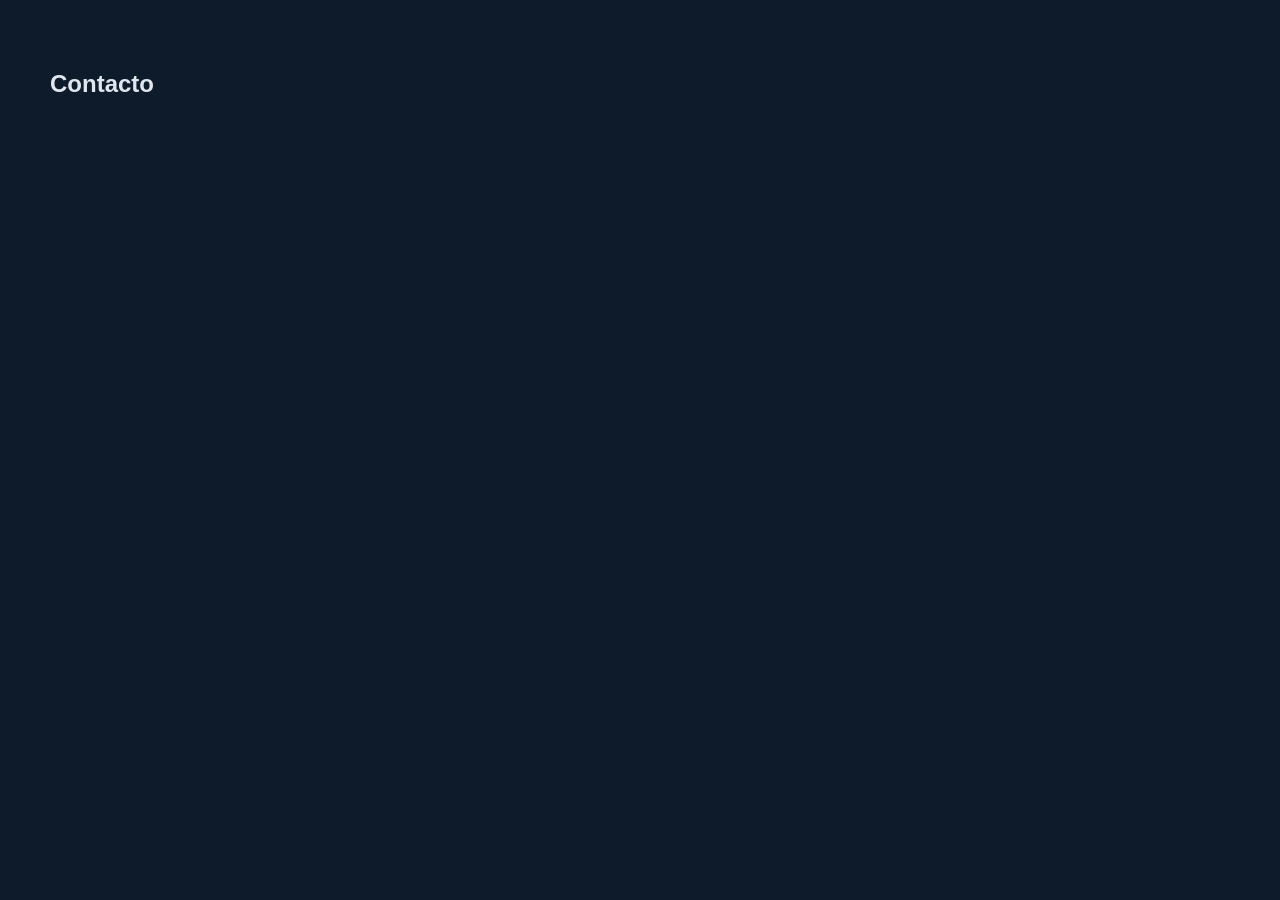
==== contacto.html @ 0b31d38c "feat: initial project setup with branding assets and pages" ====
<!DOCTYPE html>
<html>
<head>
  <link rel="stylesheet" href="styles.css">
</head>
<body>

<section style="padding:50px;">
  <h1>Contacto</h1>

  <form class="fade-in" style="max-width:400px;">
    <input placeholder="Nombre" style="width:100%;margin:10px 0;padding:10px;background:#1B4F72;color:white;border:none;">
    <input placeholder="Correo" style="width:100%;margin:10px 0;padding:10px;background:#1B4F72;color:white;border:none;">
    <textarea placeholder="Mensaje" style="width:100%;margin:10px 0;padding:10px;background:#1B4F72;color:white;border:none;"></textarea>
    <button class="btn">Enviar</button>
  </form>

</section>

<script src="script.js"></script>
</body>
</html>
---- styles.css ----
/* Reset básico */
body {
  margin: 0;
  font-family: Arial, sans-serif;
  background-color: #0D1B2A;
  color: #E0E6ED;
}

/* Navbar */
header {
  background: #0D1B2A;
  border-bottom: 1px solid #1B4F72;
}

/* Links */
a {
  color: #2E86C1;
  text-decoration: none;
}

/* Botones */
.btn {
  background: #2E86C1;
  color: white;
  padding: 12px 20px;
  border-radius: 8px;
  display: inline-block;
  transition: 0.3s;
}

.btn:hover {
  background: #1B4F72;
}

/* Cards */
.card {
  background: #1B4F72;
  padding: 20px;
  border-radius: 12px;
  transition: 0.3s;
}

.card:hover {
  transform: translateY(-5px);
}

/* Animación */
.fade-in {
  opacity: 0;
  transform: translateY(20px);
  transition: 0.8s;
}

.fade-in.visible {
  opacity: 1;
  transform: translateY(0);
}

/* Carrusel */
.carousel {
  position: relative;
  max-width: 500px;
  margin: auto;
}

.arrow {
  position: absolute;
  top: 50%;
  transform: translateY(-50%);
  background: #1B4F72;
  border: none;
  color: white;
  padding: 10px;
  cursor: pointer;
}

.left { left: -50px; }
.right { right: -50px; }
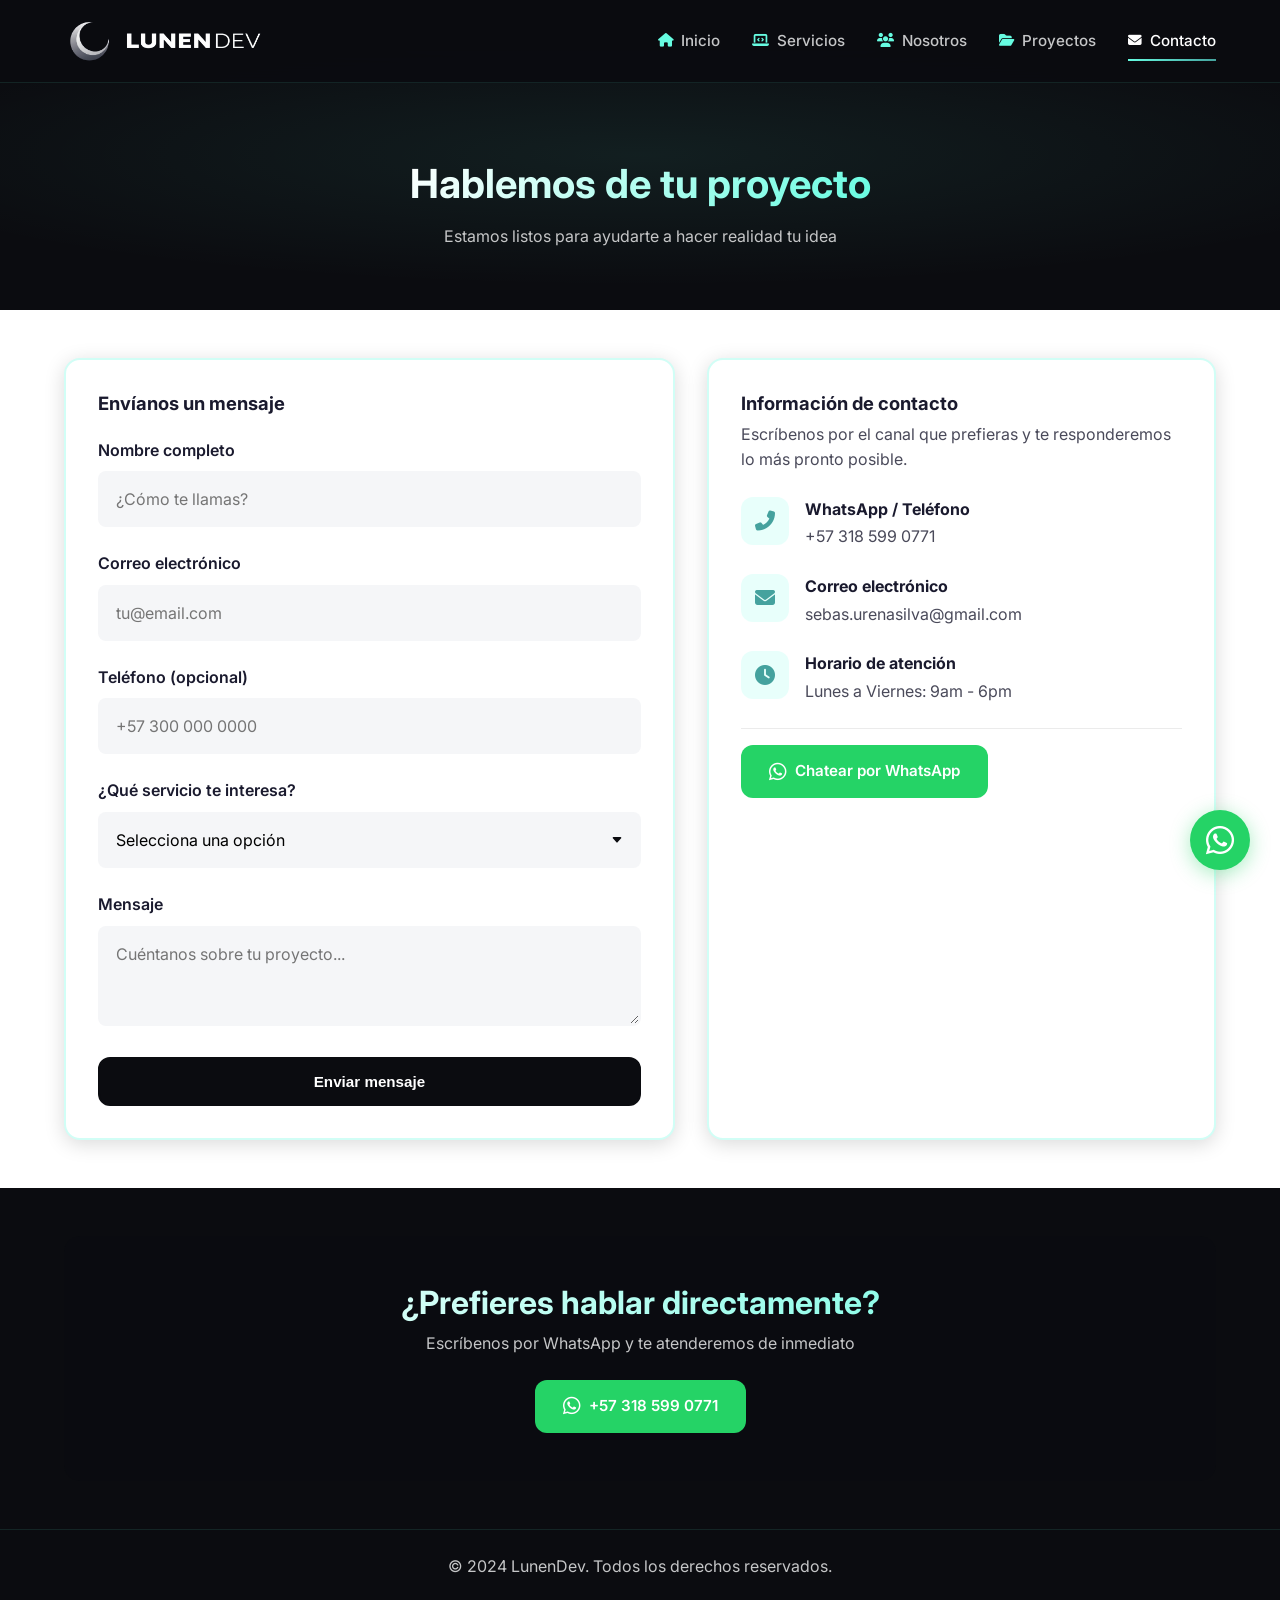
==== commit 5ee62aab: "feat: complete LunenDev website redesign with modern UI, branding, and contact form" ====
--- a/contacto.html
+++ b/contacto.html
@@ -1,22 +1,152 @@
 <!DOCTYPE html>
-<html>
+<html lang="es">
 <head>
+  <meta charset="UTF-8">
+  <meta name="viewport" content="width=device-width, initial-scale=1.0">
+  <title>Contacto - LunenDev</title>
+  <link rel="icon" href="data:image/svg+xml,<svg xmlns='http://www.w3.org/2000/svg' viewBox='0 0 100 100'><path fill='%2366FCE1' d='M50 10C30 10 15 30 15 50s15 40 35 40c10 0 19-4 26-11-4 2-9 3-14 3C32 82 15 65 15 45S32 8 62 8c7 0 14 1 20 4-5-3-12-5-19-5-15 0-27 12-27 27 0 6 2 12 5 17-4-6-6-13-6-21 0-20 16-36 36-36s36 16 36 36-16 36-36 36c-2 0-4 0-6-1 3 1 7 1 10 1 20 0 36-16 36-36S70 10 50 10z'/></svg>" type="image/svg+xml">
   <link rel="stylesheet" href="styles.css">
+  <link rel="stylesheet" href="https://cdnjs.cloudflare.com/ajax/libs/font-awesome/6.5.1/css/all.min.css">
 </head>
 <body>
 
-<section style="padding:50px;">
-  <h1>Contacto</h1>
+  <nav class="navbar">
+    <div class="container">
+      <div class="logo">
+        <img src="branding/luna-removebg-preview.png" alt="LunenDev Logo" class="logo-img">
+        <img src="branding/letrero_lunen-removebg-preview.png" alt="LunenDev" class="logo-text">
+      </div>
+      <ul class="nav-links">
+        <li><a href="index.html"><i class="fas fa-home nav-icon"></i> Inicio</a></li>
+        <li><a href="servicios.html"><i class="fas fa-laptop-code nav-icon"></i> Servicios</a></li>
+        <li><a href="nosotros.html"><i class="fas fa-users nav-icon"></i> Nosotros</a></li>
+        <li><a href="proyectos.html"><i class="fas fa-folder-open nav-icon"></i> Proyectos</a></li>
+        <li><a href="contacto.html" class="active"><i class="fas fa-envelope nav-icon"></i> Contacto</a></li>
+      </ul>
+      <button class="menu-toggle" aria-label="Menú">
+        <span></span>
+        <span></span>
+        <span></span>
+      </button>
+    </div>
+  </nav>
 
-  <form class="fade-in" style="max-width:400px;">
-    <input placeholder="Nombre" style="width:100%;margin:10px 0;padding:10px;background:#1B4F72;color:white;border:none;">
-    <input placeholder="Correo" style="width:100%;margin:10px 0;padding:10px;background:#1B4F72;color:white;border:none;">
-    <textarea placeholder="Mensaje" style="width:100%;margin:10px 0;padding:10px;background:#1B4F72;color:white;border:none;"></textarea>
-    <button class="btn">Enviar</button>
-  </form>
+  <section class="hero hero-centered">
+    <div class="container">
+      <div class="hero-content fade-in">
+        <h1>Hablemos de tu proyecto</h1>
+        <p>Estamos listos para ayudarte a hacer realidad tu idea</p>
+      </div>
+    </div>
+  </section>
 
-</section>
+  <section class="section section-light">
+    <div class="container">
+      <div class="contact-grid">
+        
+        <div class="contact-wrapper fade-in">
+          <form class="contact-form-dark" action="https://formspree.io/f/mkokgqaw" method="POST" id="contact-form">
+            <h3>Envíanos un mensaje</h3>
+            <div class="form-group">
+              <label for="nombre">Nombre completo</label>
+              <input type="text" id="nombre" name="nombre" placeholder="¿Cómo te llamas?" required>
+            </div>
+            <div class="form-group">
+              <label for="email">Correo electrónico</label>
+              <input type="email" id="email" name="email" placeholder="tu@email.com" required>
+            </div>
+            <div class="form-group">
+              <label for="telefono">Teléfono (opcional)</label>
+              <input type="tel" id="telefono" name="telefono" placeholder="+57 300 000 0000">
+            </div>
+            <div class="form-group">
+              <label for="servicio">¿Qué servicio te interesa?</label>
+              <select id="servicio" name="servicio">
+                <option value="">Selecciona una opción</option>
+                <option value="landing">Landing Pages</option>
+                <option value="web">Páginas Web</option>
+                <option value="automatizacion">Automatizaciones</option>
+                <option value="personalizado">Soluciones Personalizadas</option>
+                <option value="otro">Otro</option>
+              </select>
+            </div>
+            <div class="form-group">
+              <label for="mensaje">Mensaje</label>
+              <textarea id="mensaje" name="mensaje" placeholder="Cuéntanos sobre tu proyecto..." required></textarea>
+            </div>
+            <button type="submit" class="btn btn-dark">Enviar mensaje</button>
+          </form>
+        </div>
 
-<script src="script.js"></script>
+        <div class="contact-info-wrapper fade-in">
+          <h3>Información de contacto</h3>
+          <p>Escríbenos por el canal que prefieras y te responderemos lo más pronto posible.</p>
+          
+          <div class="contact-item-dark">
+            <div class="contact-icon-box">
+              <i class="fas fa-phone-alt"></i>
+            </div>
+            <div>
+              <strong>WhatsApp / Teléfono</strong>
+              <p>+57 318 599 0771</p>
+            </div>
+          </div>
+          
+          <div class="contact-item-dark">
+            <div class="contact-icon-box">
+              <i class="fas fa-envelope"></i>
+            </div>
+            <div>
+              <strong>Correo electrónico</strong>
+              <p>sebas.urenasilva@gmail.com</p>
+            </div>
+          </div>
+          
+          <div class="contact-item-dark">
+            <div class="contact-icon-box">
+              <i class="fas fa-clock"></i>
+            </div>
+            <div>
+              <strong>Horario de atención</strong>
+              <p>Lunes a Viernes: 9am - 6pm</p>
+            </div>
+          </div>
+          
+          <div class="social-links">
+            <a href="https://wa.me/573185990771" target="_blank" class="btn btn-whatsapp">
+              <i class="fab fa-whatsapp" style="font-size: 20px;"></i>
+              Chatear por WhatsApp
+            </a>
+          </div>
+        </div>
+
+      </div>
+    </div>
+  </section>
+
+  <section class="section">
+    <div class="container">
+      <div class="cta-box fade-in">
+        <h2>¿Prefieres hablar directamente?</h2>
+        <p>Escríbenos por WhatsApp y te atenderemos de inmediato</p>
+        <a href="https://wa.me/573185990771" target="_blank" class="btn btn-whatsapp">
+          <i class="fab fa-whatsapp" style="font-size: 20px;"></i>
+          +57 318 599 0771
+        </a>
+      </div>
+    </div>
+  </section>
+
+  <footer class="footer">
+    <div class="container">
+      <p>© 2024 LunenDev. Todos los derechos reservados.</p>
+    </div>
+  </footer>
+
+  <a href="https://wa.me/573185990771" target="_blank" class="whatsapp-float" aria-label="WhatsApp">
+    <i class="fab fa-whatsapp" style="font-size: 32px;"></i>
+  </a>
+
+  <script src="script.js"></script>
 </body>
-</html>+</html>
--- a/styles.css
+++ b/styles.css
@@ -1,54 +1,995 @@
-/* Reset básico */
+/* ==========================================
+   LUNENDEV - MODERN DESIGN
+   ========================================== */
+
+@import url('https://fonts.googleapis.com/css2?family=Inter:wght@300;400;500;600;700;800&display=swap');
+
+*, *::before, *::after {
+  box-sizing: border-box;
+  margin: 0;
+  padding: 0;
+}
+
+:root {
+  --primary: #0B0C10;
+  --primary-light: #1F2833;
+  --accent: #66FCE1;
+  --accent-dark: #45A29E;
+  --accent-glow: rgba(102, 252, 225, 0.3);
+  
+  --white: #FFFFFF;
+  --gray-light: #C5C6C7;
+  --gray: #8B949E;
+  
+  --text-dark: #1a1a2e;
+  --text-gray: #4a4a5a;
+  
+  --gradient: linear-gradient(135deg, var(--accent), var(--accent-dark));
+  
+  --space-xs: 4px;
+  --space-sm: 8px;
+  --space-md: 16px;
+  --space-lg: 24px;
+  --space-xl: 32px;
+  --space-2xl: 48px;
+  --space-3xl: 64px;
+  
+  --radius-sm: 8px;
+  --radius-md: 12px;
+  --radius-lg: 16px;
+  --radius-full: 9999px;
+  
+  --shadow-sm: 0 2px 8px rgba(0, 0, 0, 0.1);
+  --shadow-md: 0 4px 20px rgba(0, 0, 0, 0.15);
+  --shadow-lg: 0 10px 40px rgba(0, 0, 0, 0.2);
+  --shadow-glow: 0 0 30px var(--accent-glow);
+}
+
+html {
+  scroll-behavior: smooth;
+}
+
 body {
+  font-family: 'Inter', -apple-system, BlinkMacSystemFont, sans-serif;
+  background: var(--primary);
+  color: var(--white);
+  line-height: 1.6;
+  overflow-x: hidden;
+}
+
+h1, h2, h3, h4 {
+  font-weight: 700;
+  line-height: 1.2;
+}
+
+h1 { font-size: clamp(2rem, 4vw, 3rem); }
+h2 { font-size: clamp(1.5rem, 3vw, 2rem); }
+h3 { font-size: 1.15rem; }
+
+p {
+  font-size: 1rem;
+}
+
+a { text-decoration: none; }
+
+.container {
+  max-width: 1200px;
+  margin: 0 auto;
+  padding: 0 var(--space-lg);
+}
+
+/* ==========================================
+   UNIFIED TEXT COLORS
+   ========================================== */
+
+/* White background sections */
+.section-light {
+  background: var(--white);
+}
+
+.section-light h2,
+.section-light h3 {
+  color: var(--text-dark);
+}
+
+.section-light p {
+  color: var(--text-gray);
+}
+
+/* Dark background sections */
+.section-dark,
+.section-bg-image {
+  background: var(--primary);
+}
+
+.section-bg-image h2,
+.section-bg-image h3 {
+  background: linear-gradient(135deg, var(--white) 0%, var(--accent) 100%);
+  -webkit-background-clip: text;
+  -webkit-text-fill-color: transparent;
+  background-clip: text;
+}
+
+.section-bg-image p {
+  color: var(--gray-light);
+}
+
+/* Hero sections - gradient text */
+.hero h1,
+.hero-centered h1 {
+  background: linear-gradient(135deg, var(--white) 0%, var(--accent) 100%);
+  -webkit-background-clip: text;
+  -webkit-text-fill-color: transparent;
+  background-clip: text;
+}
+
+.hero p,
+.hero-centered p {
+  color: var(--gray-light);
+}
+
+/* Cards and forms on white */
+.card-white h3,
+.card-white p {
+  color: var(--text-dark);
+}
+
+.contact-highlight {
+  background: var(--white);
+}
+
+.contact-highlight h3,
+.contact-highlight strong {
+  color: var(--text-dark);
+}
+
+.contact-highlight p {
+  color: var(--text-gray);
+}
+
+/* Contact page */
+.contact-wrapper h3,
+.contact-wrapper label {
+  color: var(--text-dark);
+}
+
+.contact-info-wrapper h3,
+.contact-info-wrapper p,
+.contact-info-wrapper strong {
+  color: var(--text-dark);
+}
+
+.contact-info-wrapper p {
+  color: var(--text-gray);
+}
+
+/* Value cards */
+.value-card h3 {
+  color: var(--white);
+}
+
+.value-card p {
+  color: var(--gray-light);
+}
+
+/* Service cards */
+.service-card-compact h3 {
+  color: var(--text-dark);
+}
+
+.service-card-compact p {
+  color: var(--text-gray);
+}
+
+/* CTA Box */
+.cta-box h2 {
+  background: linear-gradient(135deg, var(--white) 0%, var(--accent) 100%);
+  -webkit-background-clip: text;
+  -webkit-text-fill-color: transparent;
+  background-clip: text;
+}
+
+.cta-box p {
+  color: var(--gray-light);
+}
+
+/* Footer */
+.footer p {
+  color: var(--gray-light);
+}
+
+/* ==========================================
+   SECTION VARIANTS
+   ========================================== */
+.section-light {
+  background: var(--white);
+}
+
+.section-dark {
+  background: var(--primary);
+}
+
+/* ==========================================
+   NAVBAR
+   ========================================== */
+.navbar {
+  position: fixed;
+  top: 0;
+  left: 0;
+  right: 0;
+  z-index: 1000;
+  padding: var(--space-md) 0;
+  background: rgba(11, 12, 16, 0.95);
+  backdrop-filter: blur(20px);
+  border-bottom: 1px solid rgba(102, 252, 225, 0.1);
+}
+
+.navbar .container {
+  display: flex;
+  justify-content: space-between;
+  align-items: center;
+}
+
+.logo {
+  display: flex;
+  align-items: center;
+  gap: var(--space-sm);
+}
+
+.logo-img {
+  height: 50px;
+  width: auto;
+}
+
+.logo-text {
+  height: 38px;
+  width: auto;
+}
+
+.nav-links {
+  display: flex;
+  gap: var(--space-xl);
+  list-style: none;
+}
+
+.nav-links a {
+  color: var(--gray-light);
+  font-weight: 500;
+  font-size: 0.95rem;
+  padding: var(--space-sm) 0;
+  position: relative;
+  transition: color 0.3s ease;
+  display: flex;
+  align-items: center;
+  gap: 8px;
+}
+
+.nav-icon {
+  font-size: 0.85rem;
+  color: var(--accent);
+  transition: color 0.3s ease;
+}
+
+.nav-links a:hover .nav-icon,
+.nav-links a.active .nav-icon {
+  color: var(--white);
+}
+
+.nav-links a::after {
+  content: '';
+  position: absolute;
+  bottom: 0;
+  left: 0;
+  width: 0;
+  height: 2px;
+  background: var(--gradient);
+  transition: width 0.3s ease;
+}
+
+.nav-links a:hover,
+.nav-links a.active {
+  color: var(--white);
+}
+
+.nav-links a:hover::after,
+.nav-links a.active::after {
+  width: 100%;
+}
+
+.menu-toggle {
+  display: none;
+  flex-direction: column;
+  gap: 5px;
+  background: none;
+  border: none;
+  cursor: pointer;
+  padding: var(--space-sm);
+}
+
+.menu-toggle span {
+  width: 25px;
+  height: 2px;
+  background: var(--accent);
+  transition: all 0.3s ease;
+}
+
+/* ==========================================
+   HERO SECTION
+   ========================================== */
+.hero {
+  min-height: 65vh;
+  display: flex;
+  align-items: center;
+  padding-top: 80px;
+  padding-bottom: var(--space-3xl);
+  position: relative;
+  overflow: hidden;
+}
+
+.hero::before {
+  content: '';
+  position: absolute;
+  top: 0;
+  left: 50%;
+  width: 150%;
+  height: 100%;
+  background: radial-gradient(ellipse at center, rgba(102, 252, 225, 0.08) 0%, transparent 60%);
+  transform: translateX(-50%);
+  pointer-events: none;
+}
+
+.hero .container {
+  display: grid;
+  grid-template-columns: 1fr 1fr;
+  gap: var(--space-2xl);
+  align-items: center;
+}
+
+.hero .hero-content {
+  text-align: left;
+}
+
+.hero-content {
+  animation: fadeInLeft 0.8s ease;
+}
+
+.hero-content h1 {
+  margin-bottom: var(--space-md);
+}
+
+.hero-content p {
+  font-size: 1.1rem;
+  margin-bottom: var(--space-lg);
+  max-width: 500px;
+}
+
+.hero-buttons {
+  display: flex;
+  gap: var(--space-lg);
+  flex-wrap: wrap;
+  margin-top: var(--space-2xl);
+}
+
+.hero-image {
+  position: relative;
+  animation: fadeInRight 0.8s ease;
+  text-align: center;
+}
+
+.hero-image img {
+  width: 100%;
+  max-width: 400px;
+  border-radius: var(--radius-lg);
+  box-shadow: var(--shadow-glow);
+}
+
+/* Internal pages hero */
+.hero-centered {
+  min-height: auto;
+  padding: 160px 0 60px;
+}
+
+.hero-centered .container {
+  display: block;
+}
+
+.hero-centered .hero-content {
+  max-width: 700px;
+  margin: 0 auto;
+  text-align: center;
+}
+
+.hero-centered .hero-content h1 {
+  font-size: clamp(1.8rem, 3.5vw, 2.5rem);
+  margin-bottom: var(--space-md);
+}
+
+.hero-centered .hero-content p {
+  font-size: 1rem;
+  margin: 0 auto;
+  text-align: center;
+}
+
+/* Hero Inicio - extra top padding */
+.hero:not(.hero-centered) {
+  padding-top: 120px;
+}
+
+/* ==========================================
+   BUTTONS
+   ========================================== */
+.btn {
+  display: inline-flex;
+  align-items: center;
+  justify-content: center;
+  gap: var(--space-sm);
+  padding: 14px 28px;
+  border-radius: var(--radius-md);
+  font-weight: 600;
+  font-size: 0.95rem;
+  border: none;
+  cursor: pointer;
+  transition: all 0.3s ease;
+}
+
+.btn-primary {
+  background: var(--gradient);
+  color: var(--primary);
+  box-shadow: 0 4px 20px rgba(102, 252, 225, 0.3);
+}
+
+.btn-primary:hover {
+  transform: translateY(-3px);
+  box-shadow: 0 8px 30px rgba(102, 252, 225, 0.5);
+}
+
+.btn-dark {
+  background: var(--primary);
+  color: var(--white);
+  border: 2px solid var(--primary);
+}
+
+.btn-dark:hover {
+  background: transparent;
+  color: var(--primary);
+}
+
+.btn-secondary {
+  background: transparent;
+  color: var(--accent);
+  border: 2px solid var(--accent);
+}
+
+.btn-secondary:hover {
+  background: rgba(102, 252, 225, 0.1);
+  transform: translateY(-3px);
+}
+
+.btn-whatsapp {
+  background: #25D366;
+  color: white;
+}
+
+.btn-whatsapp:hover {
+  background: #128C7E;
+  transform: translateY(-3px);
+}
+
+.btn-small {
+  padding: 10px 20px;
+  font-size: 0.9rem;
+}
+
+/* ==========================================
+   SECTION STYLES
+   ========================================== */
+.section {
+  padding: var(--space-2xl) 0;
+}
+
+.section-header {
+  text-align: center;
+  margin-bottom: var(--space-xl);
+}
+
+.section-header h2 {
+  margin-bottom: var(--space-sm);
+}
+
+.section-header p {
+  max-width: 600px;
+  margin: 0 auto;
+}
+
+/* ==========================================
+   BADGES
+   ========================================== */
+.badge-dark {
+  display: inline-block;
+  padding: var(--space-xs) var(--space-md);
+  background: var(--primary);
+  color: var(--accent);
+  border-radius: var(--radius-full);
+  font-size: 0.8rem;
+  font-weight: 600;
+  text-transform: uppercase;
+  letter-spacing: 1px;
+  margin-bottom: var(--space-md);
+}
+
+/* ==========================================
+   SERVICES CARDS
+   ========================================== */
+.services-grid {
+  display: flex;
+  justify-content: center;
+  gap: var(--space-lg);
+  flex-wrap: wrap;
+}
+
+.services-grid .service-card-compact {
+  flex: 1;
+  min-width: 220px;
+  max-width: 280px;
+}
+
+.service-card-compact {
+  background: var(--white);
+  border-radius: var(--radius-lg);
+  padding: var(--space-lg);
+  text-align: center;
+  transition: all 0.3s ease;
+  box-shadow: var(--shadow-sm);
+}
+
+.service-card-compact:hover {
+  transform: translateY(-5px);
+  box-shadow: 0 15px 30px rgba(0, 0, 0, 0.1);
+}
+
+.service-card-compact .icon {
+  font-size: 2rem;
+  margin-bottom: var(--space-md);
+  color: var(--accent-dark);
+}
+
+.service-card-compact h3 {
+  margin-bottom: var(--space-sm);
+}
+
+.service-card-compact p {
+  font-size: 0.9rem;
+}
+
+/* ==========================================
+   VALUES CARDS
+   ========================================== */
+.values-grid {
+  display: flex;
+  justify-content: center;
+  gap: var(--space-lg);
+  flex-wrap: wrap;
+}
+
+.value-card {
+  background: rgba(255, 255, 255, 0.1);
+  border-radius: var(--radius-md);
+  padding: var(--space-lg);
+  text-align: center;
+  flex: 1;
+  min-width: 200px;
+  max-width: 280px;
+  transition: all 0.3s ease;
+}
+
+.value-card:hover {
+  background: rgba(255, 255, 255, 0.15);
+  transform: translateY(-5px);
+}
+
+.value-card .icon {
+  font-size: 2rem;
+  margin-bottom: var(--space-md);
+  color: var(--accent);
+}
+
+.value-card h3 {
+  font-size: 1.05rem;
+  margin-bottom: var(--space-xs);
+}
+
+.value-card p {
+  font-size: 0.85rem;
+}
+
+/* ==========================================
+   CAROUSEL
+   ========================================== */
+.carousel-container {
+  max-width: 800px;
+  margin: 0 auto;
+}
+
+.carousel {
+  position: relative;
+  overflow: hidden;
+  border-radius: var(--radius-lg);
+}
+
+.carousel-track {
+  display: flex;
+  transition: transform 0.5s ease;
+}
+
+.carousel-slide {
+  min-width: 100%;
+  padding: 0 var(--space-xl);
+}
+
+.carousel-nav {
+  display: flex;
+  justify-content: center;
+  gap: var(--space-md);
+  margin-top: var(--space-lg);
+}
+
+.carousel-btn {
+  width: 45px;
+  height: 45px;
+  border-radius: 50%;
+  background: var(--primary);
+  border: 1px solid rgba(102, 252, 225, 0.3);
+  color: var(--accent);
+  font-size: 1rem;
+  cursor: pointer;
+  transition: all 0.3s ease;
+}
+
+.carousel-btn:hover {
+  background: var(--accent);
+  color: var(--primary);
+}
+
+/* ==========================================
+   WHITE CARDS
+   ========================================== */
+.card-white {
+  background: var(--white);
+  border-radius: var(--radius-lg);
+  padding: var(--space-lg);
+  text-align: center;
+  position: relative;
+  transition: all 0.3s ease;
+  box-shadow: var(--shadow-md);
+  border: 1px solid rgba(0, 0, 0, 0.05);
+}
+
+.card-white:hover {
+  transform: translateY(-5px);
+  box-shadow: 0 20px 40px rgba(0, 0, 0, 0.12);
+}
+
+.card-white h3 {
+  margin-bottom: var(--space-sm);
+}
+
+.card-white p {
+  margin-bottom: var(--space-md);
+}
+
+.card-badge {
+  position: absolute;
+  top: -12px;
+  left: 50%;
+  transform: translateX(-50%);
+  background: var(--accent);
+  color: var(--primary);
+  padding: var(--space-xs) var(--space-md);
+  border-radius: var(--radius-full);
+  font-size: 0.75rem;
+  font-weight: 700;
+  text-transform: uppercase;
+}
+
+/* ==========================================
+   SPLIT SECTION
+   ========================================== */
+.split-section {
+  display: grid;
+  grid-template-columns: 1fr 1fr;
+  gap: var(--space-2xl);
+  align-items: center;
+}
+
+.split-content h2 {
+  margin-bottom: var(--space-md);
+}
+
+.split-content p {
+  margin-bottom: var(--space-sm);
+}
+
+.split-image img {
+  width: 100%;
+  border-radius: var(--radius-lg);
+  box-shadow: var(--shadow-lg);
+}
+
+/* ==========================================
+   CONTACT PAGE
+   ========================================== */
+.contact-grid {
+  display: grid;
+  grid-template-columns: 1.2fr 1fr;
+  gap: var(--space-xl);
+  align-items: stretch;
+}
+
+.contact-wrapper {
+  background: var(--white);
+  border-radius: var(--radius-lg);
+  padding: var(--space-xl);
+  box-shadow: var(--shadow-md);
+  border: 2px solid rgba(102, 252, 225, 0.3);
+}
+
+.contact-info-wrapper {
+  background: var(--white);
+  border-radius: var(--radius-lg);
+  padding: var(--space-xl);
+  box-shadow: var(--shadow-md);
+  border: 2px solid rgba(102, 252, 225, 0.3);
+}
+
+.contact-info-wrapper h3 {
+  margin-bottom: var(--space-sm);
+}
+
+.contact-info-wrapper > p {
+  margin-bottom: var(--space-lg);
+}
+
+.contact-item-dark {
+  display: flex;
+  align-items: flex-start;
+  gap: var(--space-md);
+  margin-bottom: var(--space-lg);
+}
+
+.contact-icon-box {
+  width: 48px;
+  height: 48px;
+  background: rgba(102, 252, 225, 0.15);
+  border-radius: var(--radius-md);
+  display: flex;
+  align-items: center;
+  justify-content: center;
+  font-size: 1.25rem;
+  flex-shrink: 0;
+  color: var(--accent-dark);
+}
+
+.contact-item-dark strong {
+  display: block;
+  margin-bottom: 2px;
+}
+
+.contact-item-dark p {
   margin: 0;
-  font-family: Arial, sans-serif;
-  background-color: #0D1B2A;
-  color: #E0E6ED;
-}
-
-/* Navbar */
-header {
-  background: #0D1B2A;
-  border-bottom: 1px solid #1B4F72;
-}
-
-/* Links */
-a {
-  color: #2E86C1;
-  text-decoration: none;
-}
-
-/* Botones */
-.btn {
-  background: #2E86C1;
+}
+
+.social-links {
+  margin-top: var(--space-lg);
+  padding-top: var(--space-md);
+  border-top: 1px solid rgba(0, 0, 0, 0.08);
+}
+
+/* Contact Form */
+.contact-form-dark {
+  height: 100%;
+  display: flex;
+  flex-direction: column;
+}
+
+.contact-form-dark h3 {
+  margin-bottom: var(--space-lg);
+}
+
+.contact-form-dark .form-group {
+  margin-bottom: var(--space-lg);
+}
+
+.contact-form-dark label {
+  display: block;
+  margin-bottom: var(--space-sm);
+  font-weight: 600;
+}
+
+.contact-form-dark input,
+.contact-form-dark select,
+.contact-form-dark textarea {
+  width: 100%;
+  padding: var(--space-md);
+  background: #F5F6F8;
+  border: 2px solid transparent;
+  border-radius: var(--radius-sm);
+  font-family: inherit;
+  font-size: 1rem;
+  transition: all 0.3s ease;
+}
+
+.contact-form-dark input:focus,
+.contact-form-dark select:focus,
+.contact-form-dark textarea:focus {
+  outline: none;
+  border-color: var(--accent);
+  background: var(--white);
+}
+
+.contact-form-dark textarea {
+  resize: vertical;
+  min-height: 100px;
+  flex: 1;
+}
+
+.contact-form-dark select {
+  cursor: pointer;
+  appearance: none;
+  background-image: url("data:image/svg+xml,%3Csvg xmlns='http://www.w3.org/2000/svg' width='12' height='12' fill='%230B0C10' viewBox='0 0 16 16'%3E%3Cpath d='M7.247 11.14L2.451 5.658C1.885 5.013 2.345 4 3.204 4h9.592a1 1 0 0 1 .753 1.659l-4.796 5.48a1 1 0 0 1-1.506 0z'/%3E%3C/svg%3E");
+  background-repeat: no-repeat;
+  background-position: calc(100% - 16px) center;
+}
+
+.contact-form-dark .btn {
+  margin-top: auto;
+}
+
+/* CTA Box with Image */
+.cta-box {
+  position: relative;
+  border-radius: var(--radius-lg);
+  padding: var(--space-2xl);
+  text-align: center;
+  overflow: hidden;
+  background-image: url('https://images.unsplash.com/photo-1557804506-669a67965ba0?w=1200&q=80');
+  background-size: cover;
+  background-position: center;
+}
+
+.cta-box::before {
+  content: '';
+  position: absolute;
+  top: 0;
+  left: 0;
+  right: 0;
+  bottom: 0;
+  background: rgba(11, 12, 16, 0.9);
+  z-index: 1;
+}
+
+.cta-box > * {
+  position: relative;
+  z-index: 2;
+}
+
+.cta-box h2 {
+  margin-bottom: var(--space-sm);
+}
+
+.cta-box p {
+  margin-bottom: var(--space-lg);
+}
+
+/* ==========================================
+   CONTACT HIGHLIGHT (index)
+   ========================================== */
+.contact-highlight {
+  border-radius: var(--radius-lg);
+  padding: var(--space-lg);
+  margin-top: var(--space-lg);
+}
+
+.contact-item {
+  display: flex;
+  align-items: center;
+  gap: var(--space-md);
+  margin-bottom: var(--space-md);
+}
+
+.contact-item:last-child {
+  margin-bottom: 0;
+}
+
+.contact-icon {
+  font-size: 1.5rem;
+  color: var(--accent-dark);
+  width: 32px;
+  text-align: center;
+}
+
+.contact-item strong {
+  display: block;
+  margin-bottom: 2px;
+}
+
+.contact-item p {
+  margin: 0;
+}
+
+/* ==========================================
+   FOOTER
+   ========================================== */
+.footer {
+  background: var(--primary);
+  padding: var(--space-lg) 0;
+  border-top: 1px solid rgba(102, 252, 225, 0.1);
+  text-align: center;
+}
+
+/* ==========================================
+   FLOATING WHATSAPP
+   ========================================== */
+.whatsapp-float {
+  position: fixed;
+  bottom: 30px;
+  right: 30px;
+  width: 60px;
+  height: 60px;
+  background: #25D366;
+  border-radius: 50%;
+  display: flex;
+  align-items: center;
+  justify-content: center;
+  box-shadow: 0 4px 20px rgba(37, 211, 102, 0.4);
+  z-index: 999;
+  transition: all 0.3s ease;
+  animation: pulse 2s infinite;
   color: white;
-  padding: 12px 20px;
-  border-radius: 8px;
-  display: inline-block;
-  transition: 0.3s;
-}
-
-.btn:hover {
-  background: #1B4F72;
-}
-
-/* Cards */
-.card {
-  background: #1B4F72;
-  padding: 20px;
-  border-radius: 12px;
-  transition: 0.3s;
-}
-
-.card:hover {
-  transform: translateY(-5px);
-}
-
-/* Animación */
+}
+
+.whatsapp-float:hover {
+  transform: scale(1.1);
+  box-shadow: 0 6px 30px rgba(37, 211, 102, 0.6);
+}
+
+/* ==========================================
+   ANIMATIONS
+   ========================================== */
+@keyframes fadeInLeft {
+  from {
+    opacity: 0;
+    transform: translateX(-30px);
+  }
+  to {
+    opacity: 1;
+    transform: translateX(0);
+  }
+}
+
+@keyframes fadeInRight {
+  from {
+    opacity: 0;
+    transform: translateX(30px);
+  }
+  to {
+    opacity: 1;
+    transform: translateX(0);
+  }
+}
+
+@keyframes pulse {
+  0%, 100% {
+    box-shadow: 0 4px 20px rgba(37, 211, 102, 0.4);
+  }
+  50% {
+    box-shadow: 0 4px 40px rgba(37, 211, 102, 0.6);
+  }
+}
+
 .fade-in {
   opacity: 0;
   transform: translateY(20px);
-  transition: 0.8s;
+  transition: all 0.6s ease;
 }
 
 .fade-in.visible {
@@ -56,23 +997,131 @@
   transform: translateY(0);
 }
 
-/* Carrusel */
-.carousel {
-  position: relative;
-  max-width: 500px;
-  margin: auto;
-}
-
-.arrow {
-  position: absolute;
-  top: 50%;
-  transform: translateY(-50%);
-  background: #1B4F72;
-  border: none;
-  color: white;
-  padding: 10px;
-  cursor: pointer;
-}
-
-.left { left: -50px; }
-.right { right: -50px; }+/* ==========================================
+   RESPONSIVE
+   ========================================== */
+@media (max-width: 1024px) {
+  .hero .container {
+    grid-template-columns: 1fr;
+    text-align: center;
+  }
+  
+  .hero .hero-content {
+    text-align: center;
+  }
+  
+  .hero-content p {
+    margin-left: auto;
+    margin-right: auto;
+  }
+  
+  .hero-buttons {
+    justify-content: center;
+  }
+  
+  .hero-image {
+    order: -1;
+  }
+  
+  .hero-image img {
+    max-width: 300px;
+  }
+  
+  .split-section {
+    grid-template-columns: 1fr;
+  }
+  
+  .contact-grid {
+    grid-template-columns: 1fr;
+  }
+  
+  .values-grid {
+    flex-direction: column;
+    align-items: center;
+  }
+  
+  .values-grid .value-card {
+    max-width: 400px;
+    width: 100%;
+  }
+}
+
+@media (max-width: 768px) {
+  .nav-links {
+    position: fixed;
+    top: 70px;
+    left: 0;
+    right: 0;
+    background: rgba(11, 12, 16, 0.98);
+    flex-direction: column;
+    padding: var(--space-lg);
+    gap: var(--space-md);
+    transform: translateY(-150%);
+    transition: transform 0.3s ease;
+    border-bottom: 1px solid rgba(102, 252, 225, 0.1);
+  }
+  
+  .nav-links.active {
+    transform: translateY(0);
+  }
+  
+  .menu-toggle {
+    display: flex;
+  }
+  
+  .menu-toggle.active span:nth-child(1) {
+    transform: rotate(45deg) translate(5px, 5px);
+  }
+  
+  .menu-toggle.active span:nth-child(2) {
+    opacity: 0;
+  }
+  
+  .menu-toggle.active span:nth-child(3) {
+    transform: rotate(-45deg) translate(5px, -5px);
+  }
+  
+  h1 { font-size: 1.8rem; }
+  h2 { font-size: 1.4rem; }
+  
+  .section {
+    padding: var(--space-xl) 0;
+  }
+  
+  .hero {
+    min-height: auto;
+    padding: 100px 0 var(--space-xl);
+  }
+  
+  .hero-buttons {
+    padding: var(--space-xl);
+  }
+  
+  .carousel-slide {
+    padding: 0 var(--space-sm);
+  }
+  
+  .card-white {
+    padding: var(--space-lg);
+  }
+  
+  .services-grid {
+    flex-direction: column;
+    align-items: center;
+  }
+  
+  .services-grid .service-card-compact {
+    max-width: 100%;
+  }
+  
+  .whatsapp-float {
+    bottom: 20px;
+    right: 20px;
+    width: 55px;
+    height: 55px;
+  }
+  
+  .cta-box {
+    padding: var(--space-xl);
+  }
+}
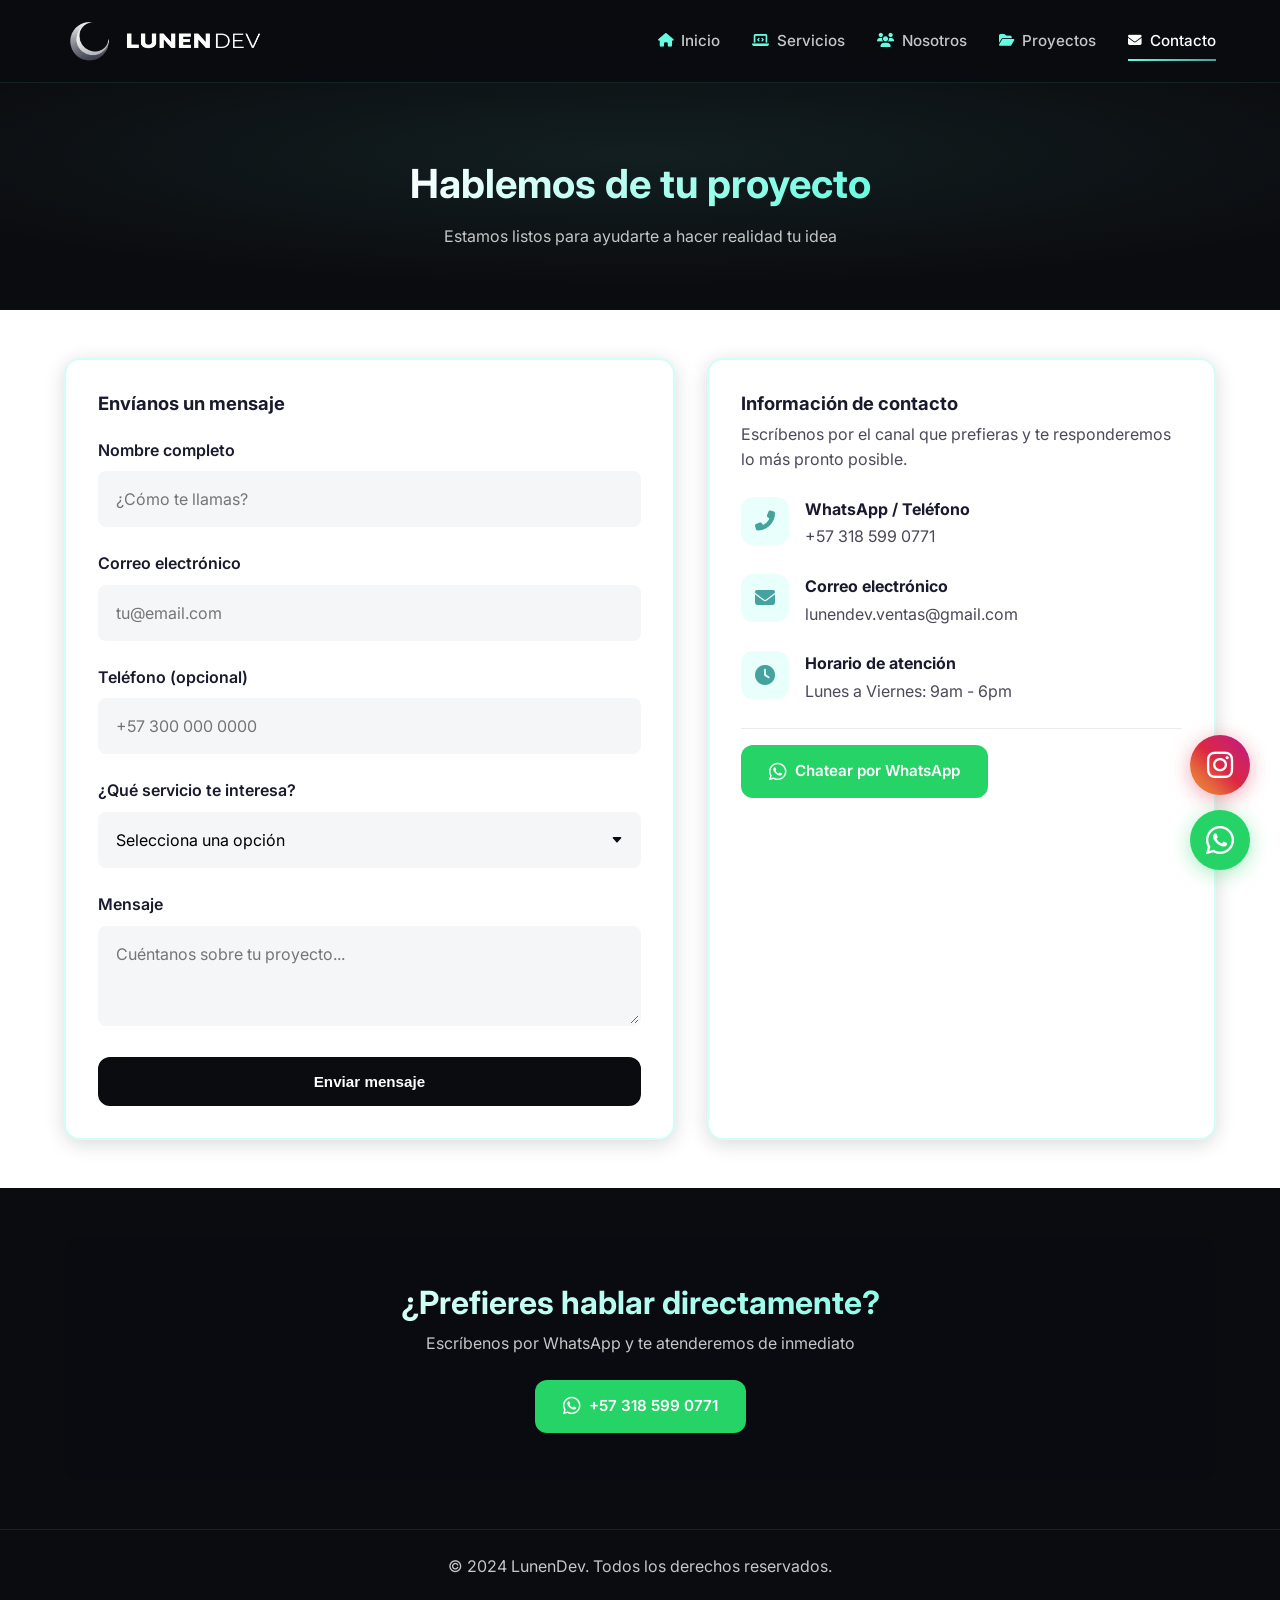
==== commit c9a9dd74: "feat: refresh contact channels and featured projects carousel" ====
--- a/contacto.html
+++ b/contacto.html
@@ -98,7 +98,7 @@
             </div>
             <div>
               <strong>Correo electrónico</strong>
-              <p>sebas.urenasilva@gmail.com</p>
+              <p>lunendev.ventas@gmail.com</p>
             </div>
           </div>
           
@@ -147,6 +147,10 @@
     <i class="fab fa-whatsapp" style="font-size: 32px;"></i>
   </a>
 
+  <a href="https://www.instagram.com/lunendev?igsh=djZnc3IwcWY1M3pn" target="_blank" class="instagram-float" aria-label="Instagram">
+    <i class="fab fa-instagram" style="font-size: 30px;"></i>
+  </a>
+
   <script src="script.js"></script>
 </body>
 </html>
--- a/styles.css
+++ b/styles.css
@@ -606,14 +606,18 @@
    CAROUSEL
    ========================================== */
 .carousel-container {
-  max-width: 800px;
+  max-width: 900px;
   margin: 0 auto;
+  display: flex;
+  align-items: center;
+  gap: var(--space-lg);
 }
 
 .carousel {
   position: relative;
   overflow: hidden;
   border-radius: var(--radius-lg);
+  flex: 1;
 }
 
 .carousel-track {
@@ -648,6 +652,122 @@
 .carousel-btn:hover {
   background: var(--accent);
   color: var(--primary);
+}
+
+/* Carousel Arrows on sides */
+.carousel-arrow {
+  width: 50px;
+  height: 50px;
+  border-radius: 50%;
+  background: var(--primary-light);
+  border: 2px solid var(--accent);
+  color: var(--accent);
+  font-size: 1.2rem;
+  cursor: pointer;
+  transition: all 0.3s ease;
+  display: flex;
+  align-items: center;
+  justify-content: center;
+  flex-shrink: 0;
+}
+
+.carousel-arrow:hover {
+  background: var(--accent);
+  color: var(--primary);
+  transform: scale(1.1);
+}
+
+.carousel-arrow-left {
+  order: -1;
+}
+
+.carousel-arrow-right {
+  order: 1;
+}
+
+/* Dark Cards for carousel */
+.card-dark {
+  background: var(--primary);
+  border-radius: var(--radius-lg);
+  padding: var(--space-xl);
+  display: flex;
+  align-items: stretch;
+  gap: var(--space-xl);
+  height: 440px;
+  border: 1px solid rgba(102, 252, 225, 0.1);
+}
+
+.card-dark-media {
+  width: 320px;
+  height: 100%;
+  position: relative;
+  border-radius: var(--radius-md);
+  overflow: hidden;
+  align-self: stretch;
+  flex-shrink: 0;
+}
+
+.card-dark-media::after {
+  content: "";
+  position: absolute;
+  inset: 0;
+  background: rgba(10, 28, 52, 0.35);
+  pointer-events: none;
+}
+
+.card-dark-image {
+  width: 100%;
+  height: 100%;
+  display: block;
+  object-fit: cover;
+}
+
+.card-dark-content {
+  flex: 1;
+  text-align: left;
+  display: flex;
+  flex-direction: column;
+  min-height: 0;
+}
+
+.card-dark-content h3 {
+  color: var(--white);
+  margin-bottom: var(--space-sm);
+  font-size: 1.5rem;
+}
+
+.card-dark-content p {
+  color: var(--white);
+  font-size: 1rem;
+  line-height: 1.6;
+  margin-bottom: var(--space-md);
+}
+
+.card-dark-content .tech-stack {
+  display: flex;
+  flex-wrap: wrap;
+  gap: var(--space-sm);
+  margin-top: auto;
+  align-content: flex-end;
+}
+
+.tech-tag {
+  background: rgba(102, 252, 225, 0.15);
+  color: var(--accent);
+  padding: var(--space-xs) var(--space-md);
+  border-radius: var(--radius-full);
+  font-size: 0.85rem;
+  font-weight: 500;
+}
+
+.tech-tag i {
+  margin-right: 6px;
+}
+
+.card-subtitle {
+  color: var(--accent) !important;
+  font-weight: 600;
+  margin-bottom: var(--space-sm) !important;
 }
 
 /* ==========================================
@@ -950,6 +1070,28 @@
 .whatsapp-float:hover {
   transform: scale(1.1);
   box-shadow: 0 6px 30px rgba(37, 211, 102, 0.6);
+}
+
+.instagram-float {
+  position: fixed;
+  bottom: 105px;
+  right: 30px;
+  width: 60px;
+  height: 60px;
+  background: linear-gradient(45deg, #f09433, #e6683c, #dc2743, #cc2366, #bc1888);
+  border-radius: 50%;
+  display: flex;
+  align-items: center;
+  justify-content: center;
+  box-shadow: 0 4px 20px rgba(220, 39, 67, 0.4);
+  z-index: 998;
+  transition: all 0.3s ease;
+  color: white;
+}
+
+.instagram-float:hover {
+  transform: scale(1.1);
+  box-shadow: 0 6px 30px rgba(220, 39, 67, 0.55);
 }
 
 /* ==========================================
@@ -1101,6 +1243,34 @@
     padding: 0 var(--space-sm);
   }
   
+  .carousel-arrow {
+    width: 40px;
+    height: 40px;
+    font-size: 1rem;
+  }
+  
+  .card-dark {
+    flex-direction: column;
+    padding: var(--space-lg);
+    height: auto;
+  }
+  
+  .card-dark-image {
+    width: 100%;
+    height: 100%;
+  }
+
+  .card-dark-media {
+    width: 100%;
+    max-width: 250px;
+    margin: 0 auto;
+  }
+  
+  .card-dark-content {
+    text-align: center;
+    align-items: center;
+  }
+  
   .card-white {
     padding: var(--space-lg);
   }
@@ -1120,6 +1290,13 @@
     width: 55px;
     height: 55px;
   }
+
+  .instagram-float {
+    bottom: 85px;
+    right: 20px;
+    width: 55px;
+    height: 55px;
+  }
   
   .cta-box {
     padding: var(--space-xl);
